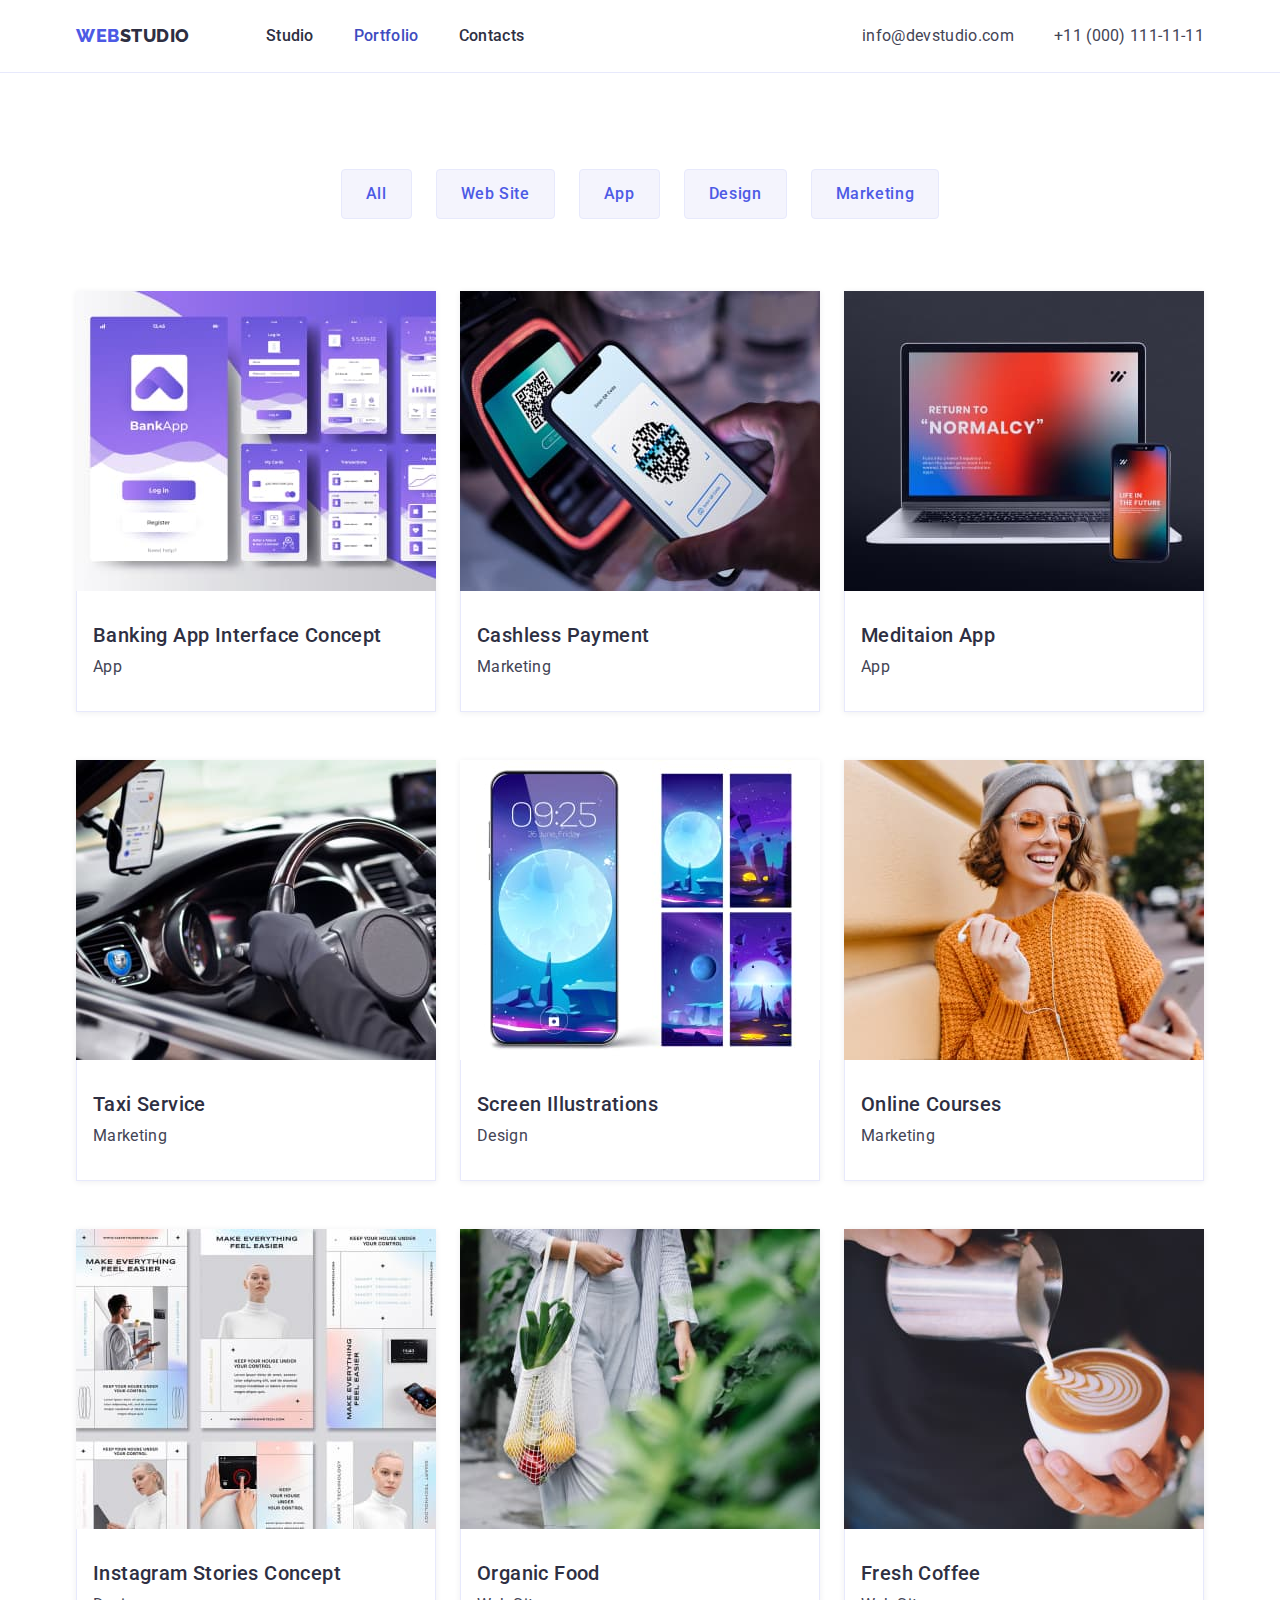
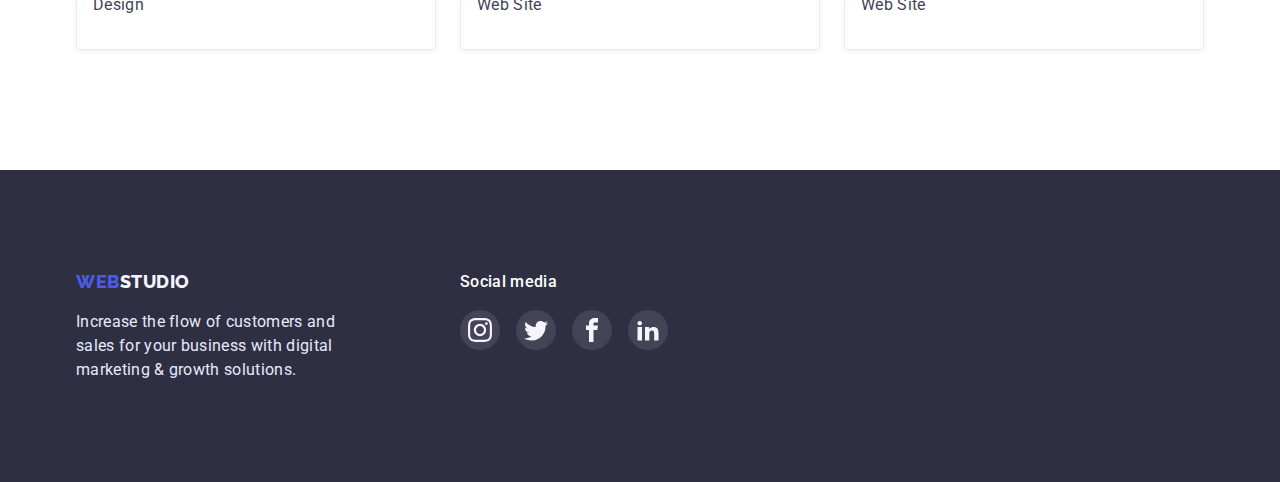
==== portfolio.html @ c4d8b7b9 "Initial commit" ====
<!DOCTYPE html>
<html lang="en">
  <head>
    <meta charset="UTF-8" />
    <meta http-equiv="X-UA-Compatible" content="IE=edge" />
    <meta name="viewport" content="width=device-width, initial-scale=1.0" />
    <title>Web Studio</title>
    <link rel="preconnect" href="https://fonts.googleapis.com" />
    <link rel="preconnect" href="https://fonts.gstatic.com" crossorigin />
    <link
      href="https://fonts.googleapis.com/css2?family=Raleway:wght@800&family=Roboto:wght@400;500;700&display=swap"
      rel="stylesheet"
    />
    <link
      rel="stylesheet"
      href="https://cdn.jsdelivr.net/npm/modern-normalize@1.1.0/modern-normalize.min.css"
    />
    <link rel="stylesheet" href="./css/styles.css" />
  </head>
  <body>
    <header class="header">
      <div class="container">
        <nav class="site-nav">
          <a href="./index.html" class="logo logo-header">
            <span class="logo-accent">Web</span>Studio</a
          >
          <ul class="site-nav">
            <li class="item">
              <a href="./index.html" class="link">Studio</a>
            </li>
            <li class="item">
              <a href="./portfolio.html" class="link current">Portfolio</a>
            </li>
            <li class="item"><a href="" class="link">Contacts</a></li>
          </ul>
        </nav>
        <address class="address">
          <a href="mailto:info@devstudio.com" class="link">
            info@devstudio.com</a
          >
          <a href="tel:+110001111111" class="link">+11 (000) 111-11-11</a>
        </address>
      </div>
    </header>
    <main>
      <section class="section filter">
        <div class="container">
          <h1 class="visually-hidden">Portfolio</h1>
          <ul class="filter-list">
            <li class="item">
              <button type="button" class="filter-btn">All</button>
            </li>
            <li class="item">
              <button type="button" class="filter-btn">Web Site</button>
            </li>
            <li class="item">
              <button type="button" class="filter-btn">App</button>
            </li>
            <li class="item">
              <button type="button" class="filter-btn">Design</button>
            </li>
            <li class="item">
              <button type="button" class="filter-btn">Marketing</button>
            </li>
          </ul>
          <ul class="portfolio-list">
            <li class="item">
              <a href="" class="portfolio-link">
                <img
                  src="./images/portfolio/project-card-1.jpg"
                  alt="Mobile App Screen."
                  width="360"
                />
                <div class="card-content">
                  <h2 class="card-title">Banking App Interface Concept</h2>
                  <p class="card-descr">App</p>
                </div>
              </a>
            </li>
            <li class="item">
              <a href="" class="portfolio-link">
                <img
                  src="./images/portfolio/project-card-2.jpg"
                  alt="The person puts the phone to the terminal."
                  width="360"
                />
                <div class="card-content">
                  <h2 class="card-title">Cashless Payment</h2>
                  <p class="card-descr">Marketing</p>
                </div>
              </a>
            </li>
            <li class="item">
              <a href="" class="portfolio-link">
                <img
                  src="./images/portfolio/project-card-3.jpg"
                  alt="Mobile application on the laptop and smartphone screen."
                  width="360"
                />
                <div class="card-content">
                  <h2 class="card-title">Meditaion App</h2>
                  <p class="card-descr">App</p>
                </div>
              </a>
            </li>
            <li class="item">
              <a href="" class="portfolio-link">
                <img
                  src="./images/portfolio/project-card-4.jpg"
                  alt="The person is holding onto the steering wheel of a car. View from the open driver's window."
                  width="360"
                />
                <div class="card-content">
                  <h2 class="card-title">Taxi Service</h2>
                  <p class="card-descr">Marketing</p>
                </div>
              </a>
            </li>
            <li class="item">
              <a href="" class="portfolio-link">
                <img
                  src="./images/portfolio/project-card-5.jpg"
                  alt="Smartphone screen with examples of background images on the right."
                  width="360"
                />
                <div class="card-content">
                  <h2 class="card-title">Screen Illustrations</h2>
                  <p class="card-descr">Design</p>
                </div>
              </a>
            </li>
            <li class="item">
              <a href="" class="portfolio-link">
                <img
                  src="./images/portfolio/project-card-6.jpg"
                  alt="On the street, a girl with headphones looks at the phone and smiles."
                  width="360"
                />
                <div class="card-content">
                  <h2 class="card-title">Online Courses</h2>
                  <p class="card-descr">Marketing</p>
                </div>
              </a>
            </li>
            <li class="item">
              <a href="" class="portfolio-link">
                <img
                  src="./images/portfolio/project-card-7.jpg"
                  alt="Examples of instagram story design."
                  width="360"
                />
                <div class="card-content">
                  <h2 class="card-title">Instagram Stories Concept</h2>
                  <p class="card-descr">Design</p>
                </div>
              </a>
            </li>
            <li class="item">
              <a href="" class="portfolio-link">
                <img
                  src="./images/portfolio/project-card-8.jpg"
                  alt="A girl walks down the street and carries a bag of vegetables."
                  width="360"
                />
                <div class="card-content">
                  <h2 class="card-title">Organic Food</h2>
                  <p class="card-descr">Web Site</p>
                </div>
              </a>
            </li>
            <li class="item">
              <a href="" class="portfolio-link">
                <img
                  src="./images/portfolio/project-card-9.jpg"
                  alt="A man pours milk into a cup of coffee."
                  width="360"
                />
                <div class="card-content">
                  <h2 class="card-title">Fresh Coffee</h2>
                  <p class="card-descr">Web Site</p>
                </div>
              </a>
            </li>
          </ul>
        </div>
      </section>
    </main>
    <footer class="footer">
      <div class="footer-content container">
        <div class="block-logo">
          <a href="./index.html" class="logo-footer logo">
            <span class="logo-accent">Web</span>Studio</a
          >
          <p class="footer-descr">
            Increase the flow of customers and sales for your business with
            digital marketing & growth solutions.
          </p>
        </div>
        <div class="block-sm">
          <p class="sm-content">Social media</p>
          <ul class="sm-list">
            <li class="sm-item-footer">
              <a href="" class="sm-box-footer">
                <svg class="sm-icon" width="24" height="24">
                  <use href="./images/icons-sprite.svg#instagram"></use>
                </svg>
              </a>
            </li>
            <li class="sm-item-footer">
              <a href="" class="sm-box-footer">
                <svg class="sm-icon" width="24" height="24">
                  <use href="./images/icons-sprite.svg#twitter"></use>
                </svg>
              </a>
            </li>
            <li class="sm-item-footer">
              <a href="" class="sm-box-footer">
                <svg class="sm-icon" width="24" height="24">
                  <use href="./images/icons-sprite.svg#facebook"></use>
                </svg>
              </a>
            </li>
            <li class="sm-item-footer">
              <a href="" class="sm-box-footer">
                <svg class="sm-icon" width="24" height="24">
                  <use href="./images/icons-sprite.svg#linkedin"></use>
                </svg>
              </a>
            </li>
          </ul>
        </div>
      </div>
    </footer>
  </body>
</html>
---- css/styles.css ----
:root {
    --primary-title-color: #2E2F42;
    --primary-text-color: #434455;
    --accent-color: #4D5AE5;
    --accent-focus-color:#404BBF;
    --section-bckg-color: #F4F4FD;
    --filter-bckg-color: #E7E9FC;
    --primary-bckg-white-color: #FFFFFF;
    --customer-logo-color: #8E8F99;
    --success-color: #31D0AA;
}

body {
    font-family: 'Roboto', sans-serif;
    font-size: 16px;
    letter-spacing: 0.02em;
    background-color: var(--primary-bckg-white-color);
    color: var(--primary-title-color);
}
h1, h2, h3, p {
    margin: 0;
}

ul, ol {
    margin: 0;
    padding-left: 0;
    list-style: none;
}

img {
    display: block;
    max-width: 100%;
    height: auto;
}

address {
    font-style: normal;
}

a {
    text-decoration: none;
    cursor: pointer;
}

button {
    display: block;
    cursor: pointer;
    border-radius: 4px;
}

.container { 
    margin: 0 auto;
    width: 1158px;
    padding: 0 15px;
}

.section {
    padding-top: 120px;
    padding-bottom: 120px;
}
/* header */
.header {
    border-bottom: 1px solid #E7E9FC;
}

.header .container {
    display: flex;
}

.logo {
    display: inline-block;

    font-family: 'Raleway';
    font-weight: 800;
    font-size: 18px;
    line-height: 1.33;
    letter-spacing: 0.03em;
    text-transform: uppercase;
    color: var(--primary-title-color);
    cursor: pointer;
}
.logo-header {
    padding-top: 24px;
    padding-bottom: 24px;
}

/* navigation */

.site-nav .logo {
    margin-right: 76px;
}

.site-nav{
    display: flex;
    align-items: center;
}

.site-nav .item:not(:last-child),
.address .link:not(:last-child) {
    margin-right: 40px;
}

.site-nav .link {
    display: block;
    padding-top: 24px;
    padding-bottom: 24px;

    font-family: inherit;
    font-weight: 500;
    font-size: 16px;
    line-height: 1.5;
    letter-spacing: 0.02em;
    text-transform: capitalize;
    color: inherit;
}
.site-nav .link.current {
    color: var(--accent-focus-color);
}

.site-nav .link:hover,
.site-nav .link:focus,
.site-nav .link:active {
    color: var(--accent-focus-color);
}

/* adress */

.address {
    display: flex;
    margin-left: auto;
}

.address .link {
    display: block;
    padding-top: 24px;
    padding-bottom: 24px;

    font-family: inherit;
    font-size: 16px;
    line-height: 1.5;
    letter-spacing: 0.02em;
    color: var(--primary-text-color);
}

.address .link:hover,
.address .link:focus,
.address .link:active {
    color: var(--accent-focus-color);
}

/* hero */

.hero {
    background-color: var(--primary-title-color);
    height: 600px;
    max-width: 1440px;
    margin-left: auto;
    margin-right: auto;
    
    background-image: linear-gradient(to right, rgba(46, 47, 66, 0.7), rgba(46, 47, 66, 0.7)),
    url(../images/main/hero-bg-img.jpg);
    background-repeat: no-repeat;
    background-size: cover;

    text-align: center;
    padding: 188px 0;

}
.hero-title {
    margin-bottom: 48px;
    width: 496px;
    margin-left: auto;
    margin-right: auto;

    font-weight: 700;
    font-size: 56px;
    line-height: 1.07;
    letter-spacing: 0.02em;
    text-transform: capitalize;
    color: var(--primary-bckg-white-color);
}
.hero-button {
    padding: 16px 32px;
    margin-left: auto;
    margin-right: auto;

    font-family: inherit;
    font-weight: 500;
    font-size: 16px;
    line-height: 1.5;
    text-transform: capitalize;
    letter-spacing: 0.04em;
    border: none;
    color: var(--primary-bckg-white-color);
    background-color: var(--accent-color);
    box-shadow: 0px 4px 4px rgba(0, 0, 0, 0.15);
}
.hero-button:hover,
.hero-button:focus {
    background-color: var(--accent-focus-color);
}


/* sections */

.visually-hidden {
    position: absolute;
    width: 1px;
    height: 1px;
    margin: -1px;
    border: 0;
    padding: 0;

    white-space: nowrap;
    clip-path: inset(100%);
    clip: rect(0 0 0 0);
    overflow: hidden;
}
.section-title {
    font-weight: 700;
    font-size: 36px;
    line-height: 1.11;
    letter-spacing: 0.02em;
    text-align: center;
    text-transform: capitalize;
    color: var(--primary-title-color);
}

.advantage-list .item:not(:last-child),
.services-list .item:not(:last-child),
.team-list .item:not(:last-child) {
    margin-right: 24px;
}

/* section advantages */
.advantage-list {
    display: flex;
    text-align: left;
}

.advantage-list .item {
    width: 264px;
}

.advantage-box {
    background-color: var(--section-bckg-color);
    margin-bottom: 8px;
    padding: 24px 100px;
    border-radius: 4px;
}

.advantage-title,
.team-title {
    margin-bottom: 8px;
    font-weight: 500;
    font-size: 20px;
    line-height: 1.2;
    letter-spacing: 0.02em;
    color: var(--primary-title-color);
}
.advantage-descr,
.team-descr {
    font-weight: 400;
    line-height: 1.5;
    letter-spacing: 0.02em;
    color: var(--primary-text-color);
}

/* section what are we doing */
.section.services {
    padding-top: 0;
}
.services-list {
    display: flex;
    margin-top: 72px;
}

/* sectionour team */

.section.our-team {
    background-color: var(--section-bckg-color);
}

.team .section-title {
    margin-bottom: 72px;
}

.team-list {
    display: flex;
    text-align: center;
}
.team-list .item {
    box-shadow: 0px 1px 6px rgba(46, 47, 66, 0.08), 0px 1px 1px rgba(46, 47, 66, 0.16), 0px 2px 1px rgba(46, 47, 66, 0.08);
}

.team-content {
    padding: 32px 16px;
    background-color: var(--primary-bckg-white-color);
    border-radius: 0px 0px 4px 4px;
}
.team-descr {
    margin-bottom: 8px;
}
.sm-list {
    display: flex;
}
.sm-box {
    display: flex;
    align-items: center;
    justify-content: center;
    width: 40px;
    height: 40px;
    padding: 12px;
    border-radius: 50%;
    background-color: var(--accent-color);
}
.sm-box:hover,
.sm-box:focus {
    background-color: var(--accent-focus-color)
}
.sm-item:not(:last-child) {
    margin-right: 24px;
}
.sm-icon {
    fill: var(--section-bckg-color);
}

/* customers */
.customers .section-title {
    margin-bottom: 72px;
}

.customers-list {
    display: flex;
}

.customers-item:not(:last-child) {
    margin-right: 24px;
}

.customers-logo {
    fill: var(--customer-logo-color);
}

.customers-item-link {
    display: flex;
    justify-content: center;
    align-items: center;
    width: 168px;
    height: 88px;
    border: 1px solid currentColor;
    border-radius: 4px;
    color: var(--customer-logo-color);
}

.customers-item-link:hover,
.customers-item-link:focus {
    color: var(--accent-focus-color);
}
.customers-item-link:hover > .customers-logo,
.customers-item-link:focus > .customers-logo {
    fill: var(--accent-focus-color);
}


/* footer */
.footer{
    background-color: var(--primary-title-color);
    padding-top: 100px;
    padding-bottom: 100px;
}

.block-logo {
    margin-right: 120px;
}

.logo-footer {
    color: var(--section-bckg-color);
    margin-bottom: 16px;
}

.logo-accent {
    color: var(--accent-color);
}

.footer-content{
    display: flex;
}
.footer-descr {
    width: 264px;
    font-weight: 400;
    line-height: 1.5;
    letter-spacing: 0.02em;
    color: var(--filter-bckg-color);
}

.sm-content {
    margin-bottom: 16px;

    font-weight: 500;
    font-size: 16px;
    line-height: 1.5;
    letter-spacing: 0.02em;
    color: var(--primary-bckg-white-color);
}
.sm-item-footer:not(:last-child){
    margin-right: 16px;
}
.sm-box-footer {
    display: inline-flex;
    padding: 8px;
    border-radius: 50%;
    background-color: rgba(255, 255, 255, 0.1);
}

.sm-box-footer:hover,
.sm-box-footer:focus {
    background-color: var(--success-color);
}


/* portfolio page */
.section.filter {
   padding-top: 96px;
}
.filter-list {
    display: flex;
    justify-content: center;
    margin-bottom: 72px;
}

.filter-list .item:not(:last-child){
    margin-right: 24px;
}

.filter-btn {
    padding: 12px 24px;

    font-family: inherit;
    font-weight: 500;
    font-size: 16px;
    line-height: 1.5;
    text-align: center;
    letter-spacing: 0.04em;
    color: var(--accent-color);
    background-color: var(--section-bckg-color);
    border: 1px solid #E7E9FC;
}
.filter-btn:hover,
.filter-btn:focus,
.filter-btn:active {
    color: var(--primary-bckg-white-color);
    background-color: var(--accent-focus-color);
    border-color: transparent;
    box-shadow: 0px 3px 1px rgba(0, 0, 0, 0.1), 0px 2px 1px rgba(0, 0, 0, 0.08), 0px 2px 2px rgba(0, 0, 0, 0.12);
}

.portfolio-list{
    display: flex;
    flex-wrap: wrap;
}

.portfolio-list .item {
    width: 360px;
    margin-right: 24px;
    margin-bottom: 48px;
    box-shadow: 0px 1px 6px rgba(46, 47, 66, 0.08);
}
.portfolio-link {
    display: block;
}
.portfolio-link:hover,
.portfolio-link:focus {
    box-shadow: 0px 1px 6px rgba(46, 47, 66, 0.08), 0px 1px 1px rgba(46, 47, 66, 0.16), 0px 2px 1px rgba(46, 47, 66, 0.08);
}

.portfolio-list .item:nth-child(3n){
    margin-right: 0;
}
.portfolio-list .item:nth-last-child(-n+3){
    margin-bottom: 0;
}

.card-content {
    padding-top: 32px;
    padding-bottom: 32px;
    padding-left: 16px;
    border-right: 1px solid #E7E9FC;
    border-bottom: 1px solid #E7E9FC;
    border-left: 1px solid #E7E9FC;
}

.card-title {
    margin-bottom: 8px;
    font-weight: 500;
    font-size: 20px;
    line-height: 1.2;
    letter-spacing: 0.02em;
    color: var(--primary-title-color);
}
.card-descr {
    font-weight: 400;
    line-height: 1.5;
    letter-spacing: 0.02em;
    color: var(--primary-text-color);
}
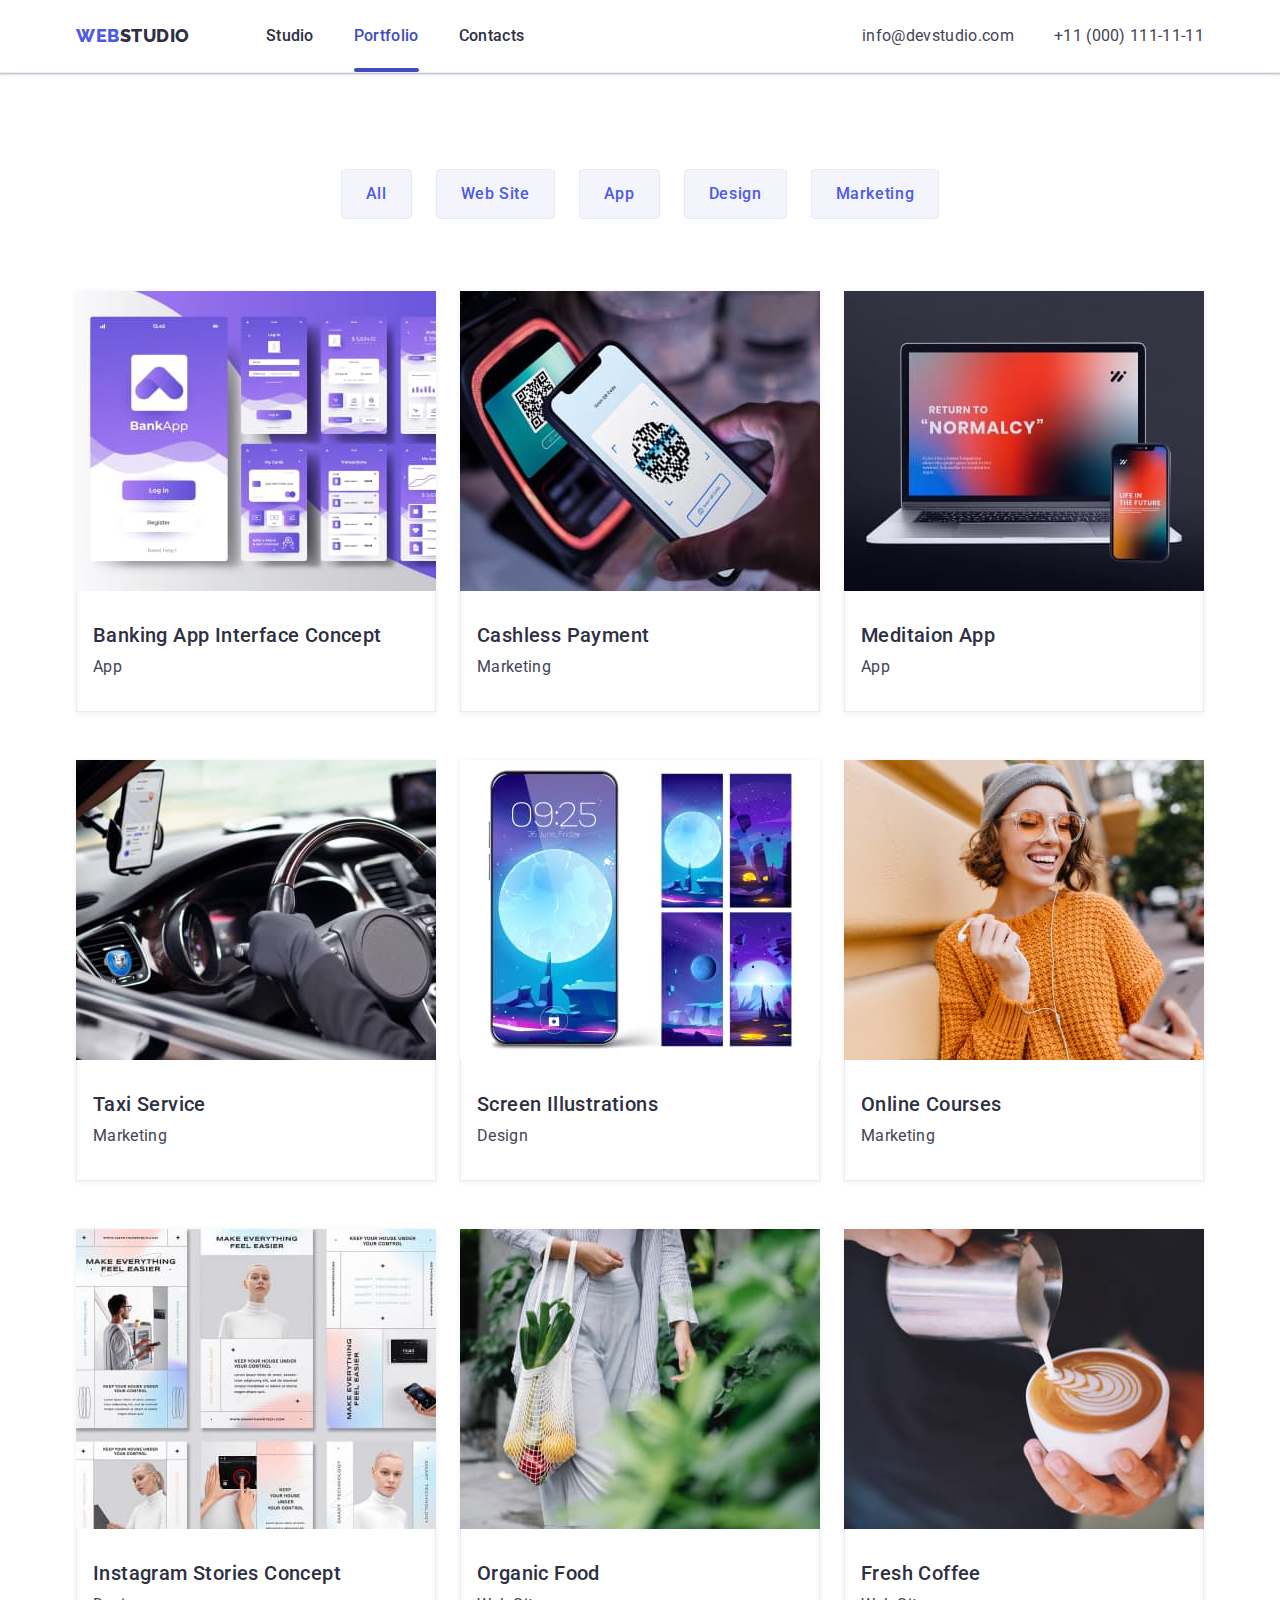
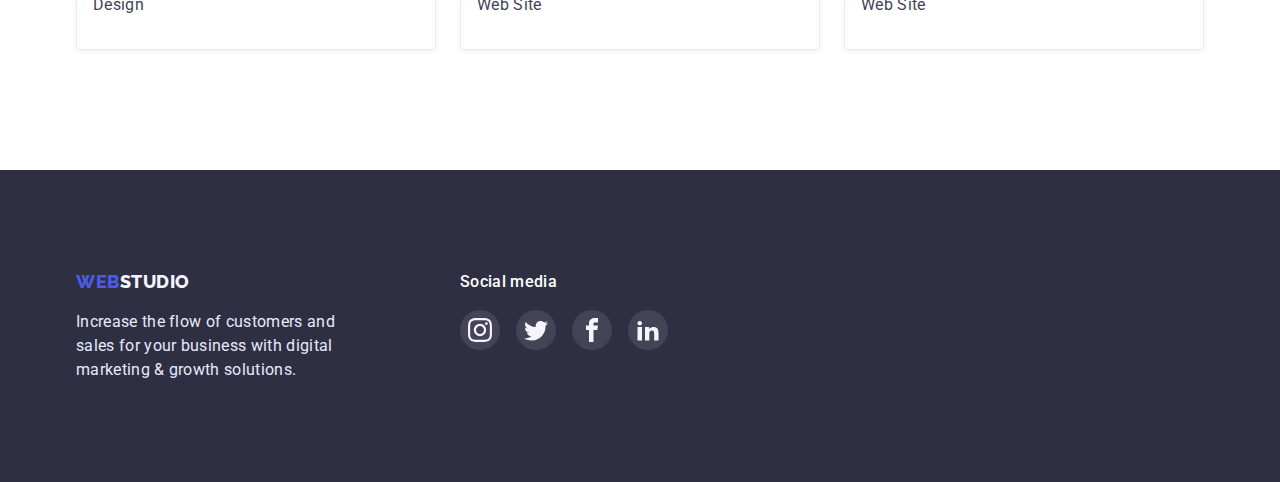
==== commit f7795f24: "add animation" ====
--- a/portfolio.html
+++ b/portfolio.html
@@ -66,11 +66,20 @@
           <ul class="portfolio-list">
             <li class="item">
               <a href="" class="portfolio-link">
-                <img
-                  src="./images/portfolio/project-card-1.jpg"
-                  alt="Mobile App Screen."
-                  width="360"
-                />
+                <div class="thumb">
+                  <img
+                    src="./images/portfolio/project-card-1.jpg"
+                    alt="Mobile App Screen."
+                    width="360"
+                  />
+                  <div class="overlay">
+                    <p class="card-text">
+                      14 Stylish and User-Friendly App Design Concepts · Task
+                      Manager App · Calorie Tracker App · Exotic Fruit Ecommerce
+                      App · Cloud Storage App
+                    </p>
+                  </div>
+                </div>
                 <div class="card-content">
                   <h2 class="card-title">Banking App Interface Concept</h2>
                   <p class="card-descr">App</p>
@@ -79,11 +88,20 @@
             </li>
             <li class="item">
               <a href="" class="portfolio-link">
-                <img
-                  src="./images/portfolio/project-card-2.jpg"
-                  alt="The person puts the phone to the terminal."
-                  width="360"
-                />
+                <div class="thumb">
+                  <img
+                    src="./images/portfolio/project-card-2.jpg"
+                    alt="The person puts the phone to the terminal."
+                    width="360"
+                  />
+                  <div class="overlay">
+                    <p class="card-text">
+                      14 Stylish and User-Friendly App Design Concepts · Task
+                      Manager App · Calorie Tracker App · Exotic Fruit Ecommerce
+                      App · Cloud Storage App
+                    </p>
+                  </div>
+                </div>
                 <div class="card-content">
                   <h2 class="card-title">Cashless Payment</h2>
                   <p class="card-descr">Marketing</p>
@@ -92,11 +110,20 @@
             </li>
             <li class="item">
               <a href="" class="portfolio-link">
-                <img
-                  src="./images/portfolio/project-card-3.jpg"
-                  alt="Mobile application on the laptop and smartphone screen."
-                  width="360"
-                />
+                <div class="thumb">
+                  <img
+                    src="./images/portfolio/project-card-3.jpg"
+                    alt="Mobile application on the laptop and smartphone screen."
+                    width="360"
+                  />
+                  <div class="overlay">
+                    <p class="card-text">
+                      14 Stylish and User-Friendly App Design Concepts · Task
+                      Manager App · Calorie Tracker App · Exotic Fruit Ecommerce
+                      App · Cloud Storage App
+                    </p>
+                  </div>
+                </div>
                 <div class="card-content">
                   <h2 class="card-title">Meditaion App</h2>
                   <p class="card-descr">App</p>
@@ -105,11 +132,20 @@
             </li>
             <li class="item">
               <a href="" class="portfolio-link">
-                <img
-                  src="./images/portfolio/project-card-4.jpg"
-                  alt="The person is holding onto the steering wheel of a car. View from the open driver's window."
-                  width="360"
-                />
+                <div class="thumb">
+                  <img
+                    src="./images/portfolio/project-card-4.jpg"
+                    alt="The person is holding onto the steering wheel of a car. View from the open driver's window."
+                    width="360"
+                  />
+                  <div class="overlay">
+                    <p class="card-text">
+                      14 Stylish and User-Friendly App Design Concepts · Task
+                      Manager App · Calorie Tracker App · Exotic Fruit Ecommerce
+                      App · Cloud Storage App
+                    </p>
+                  </div>
+                </div>
                 <div class="card-content">
                   <h2 class="card-title">Taxi Service</h2>
                   <p class="card-descr">Marketing</p>
@@ -118,11 +154,20 @@
             </li>
             <li class="item">
               <a href="" class="portfolio-link">
-                <img
-                  src="./images/portfolio/project-card-5.jpg"
-                  alt="Smartphone screen with examples of background images on the right."
-                  width="360"
-                />
+                <div class="thumb">
+                  <img
+                    src="./images/portfolio/project-card-5.jpg"
+                    alt="Smartphone screen with examples of background images on the right."
+                    width="360"
+                  />
+                  <div class="overlay">
+                    <p class="card-text">
+                      14 Stylish and User-Friendly App Design Concepts · Task
+                      Manager App · Calorie Tracker App · Exotic Fruit Ecommerce
+                      App · Cloud Storage App
+                    </p>
+                  </div>
+                </div>
                 <div class="card-content">
                   <h2 class="card-title">Screen Illustrations</h2>
                   <p class="card-descr">Design</p>
@@ -131,11 +176,20 @@
             </li>
             <li class="item">
               <a href="" class="portfolio-link">
-                <img
-                  src="./images/portfolio/project-card-6.jpg"
-                  alt="On the street, a girl with headphones looks at the phone and smiles."
-                  width="360"
-                />
+                <div class="thumb">
+                  <img
+                    src="./images/portfolio/project-card-6.jpg"
+                    alt="On the street, a girl with headphones looks at the phone and smiles."
+                    width="360"
+                  />
+                  <div class="overlay">
+                    <p class="card-text">
+                      14 Stylish and User-Friendly App Design Concepts · Task
+                      Manager App · Calorie Tracker App · Exotic Fruit Ecommerce
+                      App · Cloud Storage App
+                    </p>
+                  </div>
+                </div>
                 <div class="card-content">
                   <h2 class="card-title">Online Courses</h2>
                   <p class="card-descr">Marketing</p>
@@ -144,11 +198,20 @@
             </li>
             <li class="item">
               <a href="" class="portfolio-link">
-                <img
-                  src="./images/portfolio/project-card-7.jpg"
-                  alt="Examples of instagram story design."
-                  width="360"
-                />
+                <div class="thumb">
+                  <img
+                    src="./images/portfolio/project-card-7.jpg"
+                    alt="Examples of instagram story design."
+                    width="360"
+                  />
+                  <div class="overlay">
+                    <p class="card-text">
+                      14 Stylish and User-Friendly App Design Concepts · Task
+                      Manager App · Calorie Tracker App · Exotic Fruit Ecommerce
+                      App · Cloud Storage App
+                    </p>
+                  </div>
+                </div>
                 <div class="card-content">
                   <h2 class="card-title">Instagram Stories Concept</h2>
                   <p class="card-descr">Design</p>
@@ -157,11 +220,20 @@
             </li>
             <li class="item">
               <a href="" class="portfolio-link">
-                <img
-                  src="./images/portfolio/project-card-8.jpg"
-                  alt="A girl walks down the street and carries a bag of vegetables."
-                  width="360"
-                />
+                <div class="thumb">
+                  <img
+                    src="./images/portfolio/project-card-8.jpg"
+                    alt="A girl walks down the street and carries a bag of vegetables."
+                    width="360"
+                  />
+                  <div class="overlay">
+                    <p class="card-text">
+                      14 Stylish and User-Friendly App Design Concepts · Task
+                      Manager App · Calorie Tracker App · Exotic Fruit Ecommerce
+                      App · Cloud Storage App
+                    </p>
+                  </div>
+                </div>
                 <div class="card-content">
                   <h2 class="card-title">Organic Food</h2>
                   <p class="card-descr">Web Site</p>
@@ -170,11 +242,20 @@
             </li>
             <li class="item">
               <a href="" class="portfolio-link">
-                <img
-                  src="./images/portfolio/project-card-9.jpg"
-                  alt="A man pours milk into a cup of coffee."
-                  width="360"
-                />
+                <div class="thumb">
+                  <img
+                    src="./images/portfolio/project-card-9.jpg"
+                    alt="A man pours milk into a cup of coffee."
+                    width="360"
+                  />
+                  <div class="overlay">
+                    <p class="card-text">
+                      14 Stylish and User-Friendly App Design Concepts · Task
+                      Manager App · Calorie Tracker App · Exotic Fruit Ecommerce
+                      App · Cloud Storage App
+                    </p>
+                  </div>
+                </div>
                 <div class="card-content">
                   <h2 class="card-title">Fresh Coffee</h2>
                   <p class="card-descr">Web Site</p>
--- a/css/styles.css
+++ b/css/styles.css
@@ -61,6 +61,7 @@
 /* header */
 .header {
     border-bottom: 1px solid #E7E9FC;
+    box-shadow: 0px 2px 1px rgba(46, 47, 66, 0.08), 0px 1px 1px rgba(46, 47, 66, 0.16), 0px 1px 6px rgba(46, 47, 66, 0.08);
 }
 
 .header .container {
@@ -112,10 +113,26 @@
     letter-spacing: 0.02em;
     text-transform: capitalize;
     color: inherit;
+
+    transition: color 250ms cubic-bezier(0.4, 0, 0.2, 1); 
 }
 .site-nav .link.current {
     color: var(--accent-focus-color);
-}
+    position: relative;
+}
+
+.link.current::after {
+    content: '';
+    position: absolute;
+    left: 0;
+    bottom: 0;
+    display: block;
+    width: 100%;
+    height: 4px;
+    border-radius: 2px;
+    background-color: var(--accent-focus-color);
+}
+
 
 .site-nav .link:hover,
 .site-nav .link:focus,
@@ -140,6 +157,8 @@
     line-height: 1.5;
     letter-spacing: 0.02em;
     color: var(--primary-text-color);
+
+    transition: color 250ms cubic-bezier(0.4, 0, 0.2, 1);
 }
 
 .address .link:hover,
@@ -194,6 +213,8 @@
     color: var(--primary-bckg-white-color);
     background-color: var(--accent-color);
     box-shadow: 0px 4px 4px rgba(0, 0, 0, 0.15);
+
+    transition: background-color 250ms cubic-bezier(0.4, 0, 0.2, 1);
 }
 .hero-button:hover,
 .hero-button:focus {
@@ -313,6 +334,8 @@
     padding: 12px;
     border-radius: 50%;
     background-color: var(--accent-color);
+
+    transition: background-color 250ms cubic-bezier(0.4, 0, 0.2, 1);
 }
 .sm-box:hover,
 .sm-box:focus {
@@ -340,6 +363,7 @@
 
 .customers-logo {
     fill: var(--customer-logo-color);
+    transition: fill 250ms cubic-bezier(0.4, 0, 0.2, 1);
 }
 
 .customers-item-link {
@@ -351,6 +375,7 @@
     border: 1px solid currentColor;
     border-radius: 4px;
     color: var(--customer-logo-color);
+    transition: color 250ms cubic-bezier(0.4, 0, 0.2, 1);
 }
 
 .customers-item-link:hover,
@@ -411,6 +436,7 @@
     padding: 8px;
     border-radius: 50%;
     background-color: rgba(255, 255, 255, 0.1);
+    transition: background-color 250ms cubic-bezier(0.4, 0, 0.2, 1);
 }
 
 .sm-box-footer:hover,
@@ -445,6 +471,8 @@
     color: var(--accent-color);
     background-color: var(--section-bckg-color);
     border: 1px solid #E7E9FC;
+
+    transition: color 250ms cubic-bezier(0.4, 0, 0.2, 1), background-color 250ms cubic-bezier(0.4, 0, 0.2, 1), border-color 250ms cubic-bezier(0.4, 0, 0.2, 1), box-shadow 250ms cubic-bezier(0.4, 0, 0.2, 1);
 }
 .filter-btn:hover,
 .filter-btn:focus,
@@ -468,10 +496,46 @@
 }
 .portfolio-link {
     display: block;
+    transition: box-shadow 250ms cubic-bezier(0.4, 0, 0.2, 1);
 }
 .portfolio-link:hover,
 .portfolio-link:focus {
     box-shadow: 0px 1px 6px rgba(46, 47, 66, 0.08), 0px 1px 1px rgba(46, 47, 66, 0.16), 0px 2px 1px rgba(46, 47, 66, 0.08);
+}
+
+
+.thumb {
+    position: relative;
+    overflow: hidden;
+}
+.overlay {
+    position: absolute;
+    top: 0;
+    left: 0;
+    width: 100%;
+    height: 100%;
+    padding-top: 40px;
+    padding-left: 32px;
+    padding-right: 32px;
+
+    background-color: var(--accent-color);
+    transform: translateY(100%);
+    transition: transform 250ms cubic-bezier(0.4, 0, 0.2, 1) ;
+}
+
+.portfolio-list .item:hover .overlay{
+    transform: translateY(0);
+}
+
+.card-text {
+    width: 296px;
+    font-weight: 400;
+    font-size: 16px;
+    line-height: 1.5;
+    letter-spacing: 0.02em;
+    color: var(--section-bckg-color);
+
+    position: absolute;
 }
 
 .portfolio-list .item:nth-child(3n){
